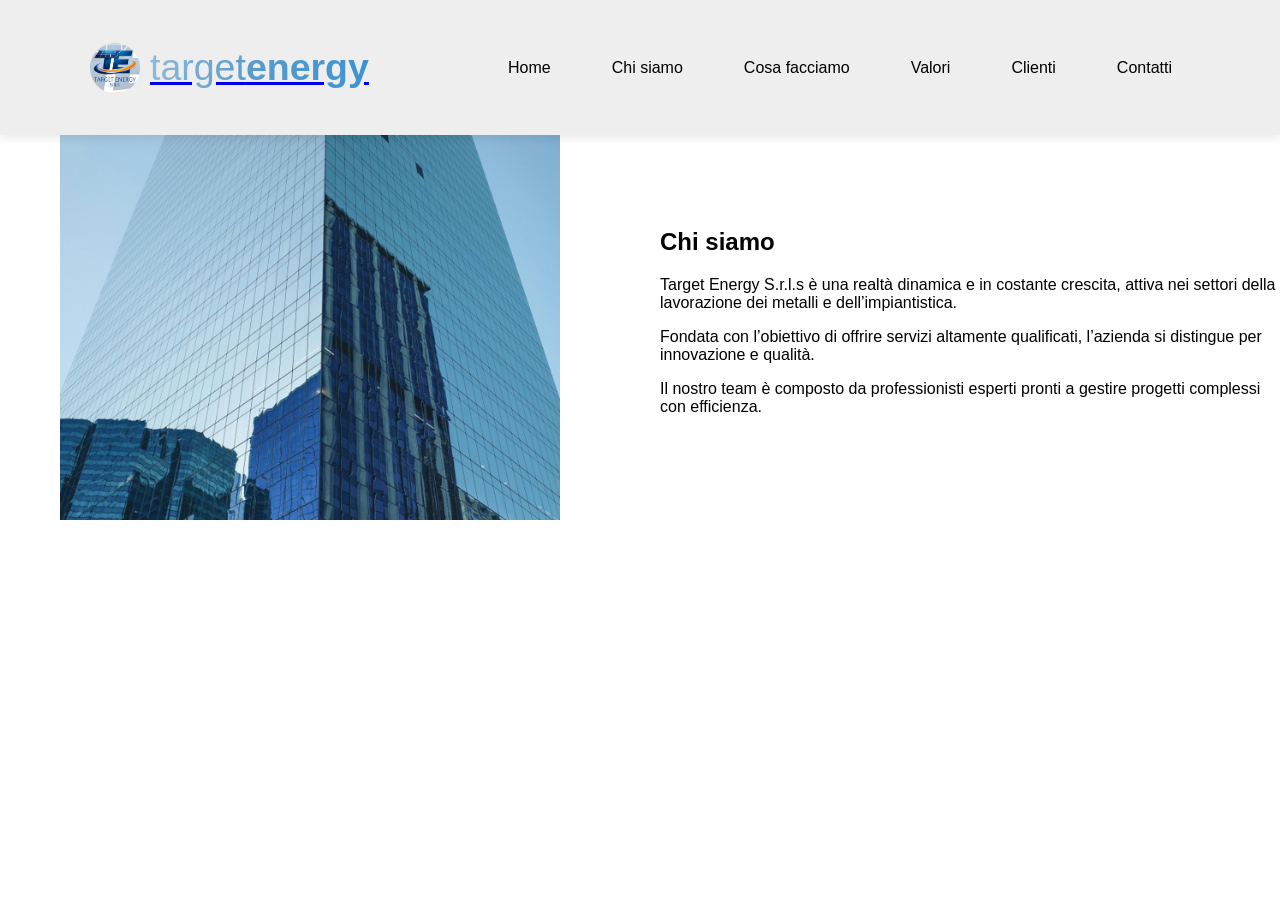
==== about.html @ 0f810823 "Add files via upload" ====
<!DOCTYPE html>
<html lang="it">
<head>
<meta charset="UTF-8">
<title>Chi siamo &#8211; Targetenergy</title>
<link rel="stylesheet" href="style.css">
<link rel="stylesheet" href="https://cdnjs.cloudflare.com/ajax/libs/font-awesome/6.5.0/css/all.min.css">

</head>

<body>

<header class="header">

<div class="navbar">
  <a href="index.html"><div class="nav-logo">
    <img src="img/logo.png">
    <h2>
      <span class="light">target</span><span class="bold">energy</span>
    </h2>
  </div></a>



  <div class="menu-toggle" onclick="toggleMenu()">
   <i class="fas fa-bars"></i>
  </div>


  <div class="nav-menu" id="menu">
    <a href="index.html">Home</a>
    <a href="about.html">Chi siamo</a>
    <a href="cosa facciamo.html">Cosa facciamo</a>
    <a href="values.html">Valori</a>
    <a href="clients.html">Clienti</a>
    <a href="contact.html">Contatti</a>
  </div>

 </div>

</header>

<section class="section flex">

  <div class="image">
    <img src="img/tour.png">
  </div>

  <div class="text">
    <h1>Chi siamo</h1>

    <p>
    Target Energy S.r.l.s è una realtà dinamica e in costante crescita,
    attiva nei settori della lavorazione dei metalli e dell’impiantistica.
    </p>

    <p>
    Fondata con l’obiettivo di offrire servizi altamente qualificati,
    l’azienda si distingue per innovazione e qualità.
    </p>

    <p>
    Il nostro team è composto da professionisti esperti pronti a gestire
    progetti complessi con efficienza.
    </p>

  </div>

</section>


 <script>
function toggleMenu(){
  document.getElementById("menu").classList.toggle("active");
}
</script>

</body>
</html>
---- style.css ----
/* RESET */
body{
margin:0;
font-family: 'Montserrat', sans-serif;
}

/* HEADER */
.header{
position:fixed;
width:100%;
top:0;
background:#eee;
box-shadow:0 2px 10px rgba(0,0,0,0.1);
z-index:1000;
}

/* NAVBAR */
.navbar{
max-width:1100px;
margin:0 auto;
padding:15px 20px;
display:flex;
justify-content:space-between;
align-items:center;
}

/* LOGO */
.nav-logo{
font-size:25px;
display:flex;
align-items:center;
gap:10px;
}

.nav-logo img{
width:50px;
}

.nav-logo h2{
font-weight:normal;
}

/* TEXT COLORS */
.light{
background: linear-gradient(90deg, #8fb9d9, #5a9ccc);
-webkit-background-clip: text;
-webkit-text-fill-color: transparent;
font-weight:300;
}

.bold{
background: linear-gradient(90deg, #5a9ccc, #3d93d1);
-webkit-background-clip: text;
-webkit-text-fill-color: transparent;
font-weight:600;
}

/* MENU DESKTOP */
.nav-menu{
display:flex;
gap:25px;
}

.nav-menu a{
text-decoration:none;
font-weight:500;
padding:10px 18px;
color:black;
background:#eee;
border-radius:10px;
transition:0.3s;
}

/* HOVER DESKTOP */
.nav-menu a:hover{
background:#a9c46c;
color:white;
}

/* HERO */
.hero{
height:100vh;
background: linear-gradient(90deg, #8fb9d9, #6fa3c8);
color:white;
display:flex;
flex-direction:column;
justify-content:center;
align-items:center;
text-align:center;
}

/* SECTIONS */
.section{
padding:120px 0;
}

.container{
max-width:1100px;
margin:auto;
padding:0 20px;
}

/* FLEX */
.flex{
display:flex;
gap:40px;
align-items:center;
}

.text{
width:50%;
}

.image{
width:50%;
display:flex;
justify-content:center;
}

.image img{
width:500px;
height:400px;
object-fit:cover;
}

/* BLUE SECTION */
.blue{
background: linear-gradient(90deg, #8fb9d9, #6fa3c8);
color:white;
}

/* MENU BUTTON */
.menu-toggle{
display:none;
font-size:28px;
cursor:pointer;
}

/* ================= MOBILE ================= */
@media (max-width:768px){

.menu-toggle{
display:block;
z-index:2000;
}

.nav-menu{
position:fixed;
top: 130px;
left:0;
width:100%;


background:#3b4652;

display:flex;
flex-direction:column;
align-items:flex-start;

padding:90px 30px 30px;
gap:25px;

transform: translateY(-120%);
opacity:0;
transition: all 0.2s ease;

z-index:1500;


}

.nav-menu.active{
transform: translateY(0);
opacity:1;
}

/* 🔥 أهم جزء */
.nav-menu a{
background:none !important;
color:white;
font-size:18px;
padding:10px 0;
width:100%;
border-radius:0;
}

.nav-menu a:hover{
color:#a9c46c;
background:none;
}

/* SECTIONS MOBILE */
.flex{
flex-direction:column;
}

.text, .image{
width:100%;
}

}
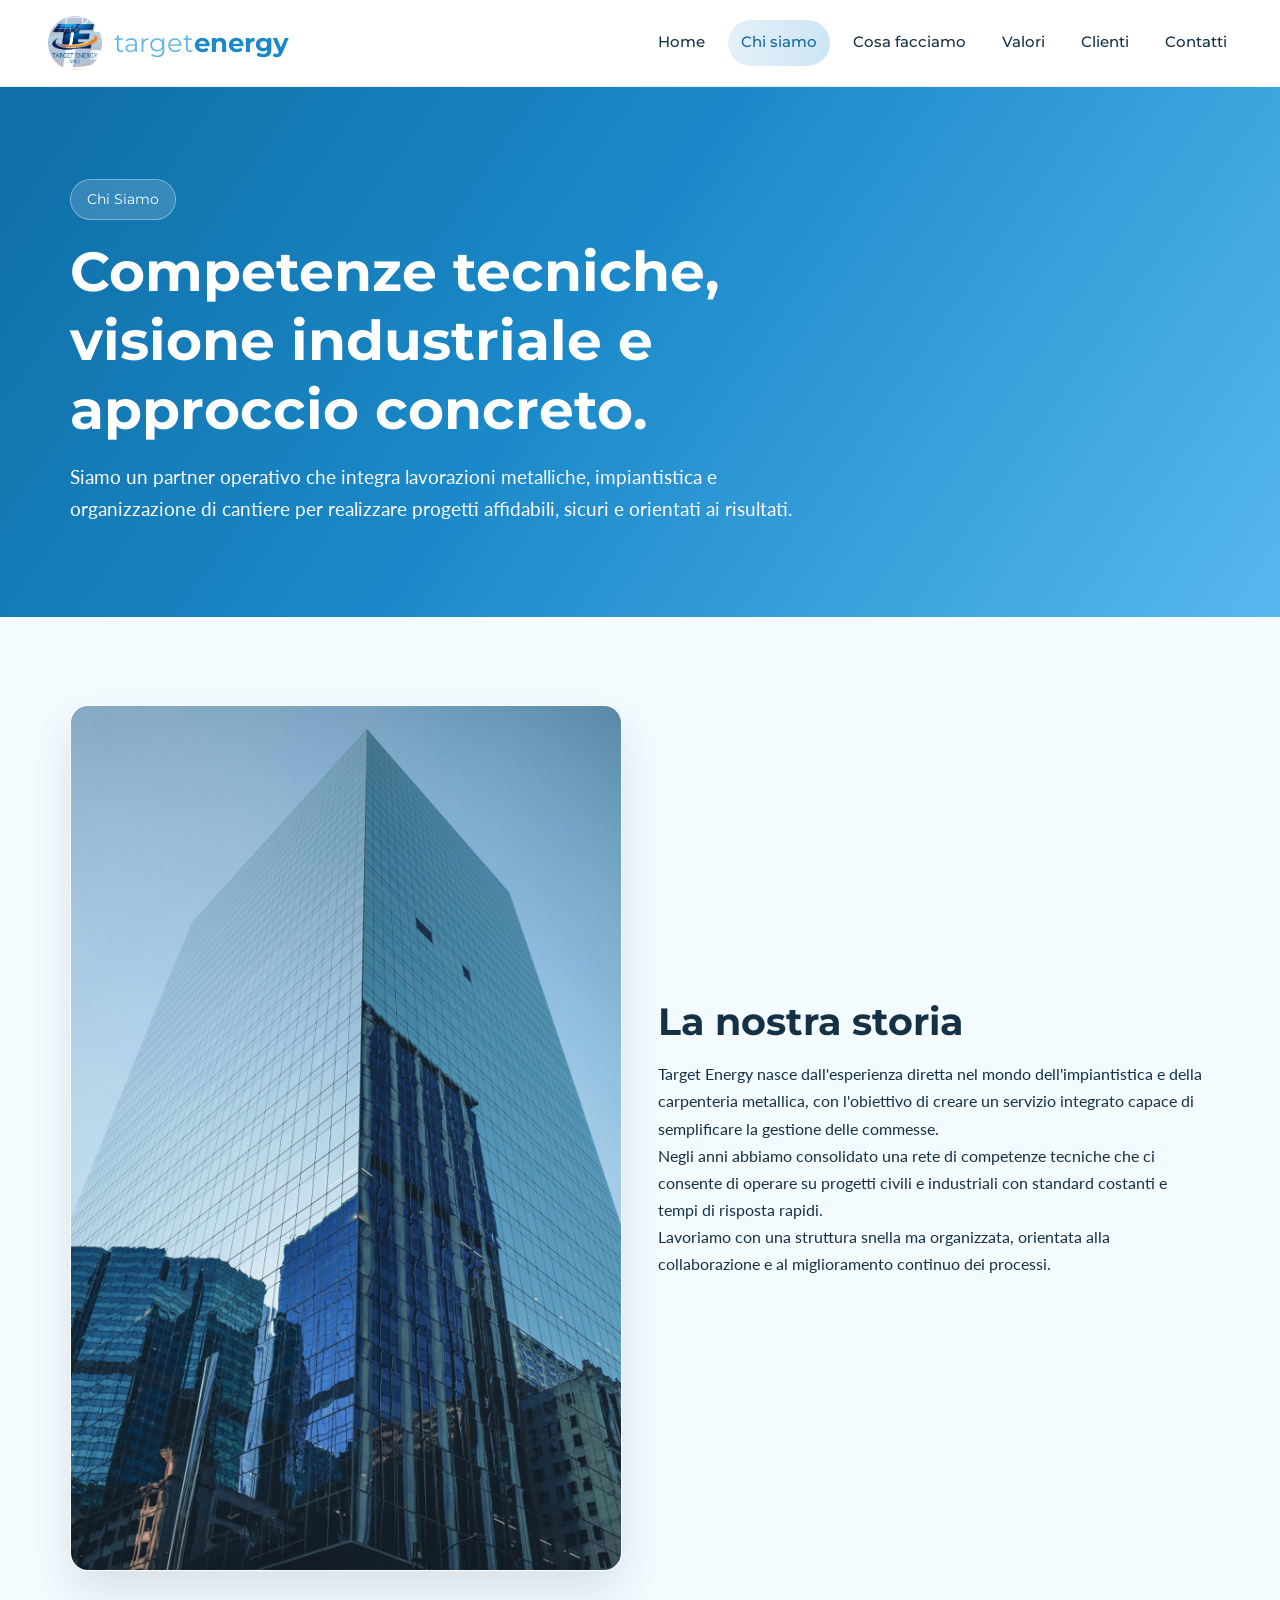
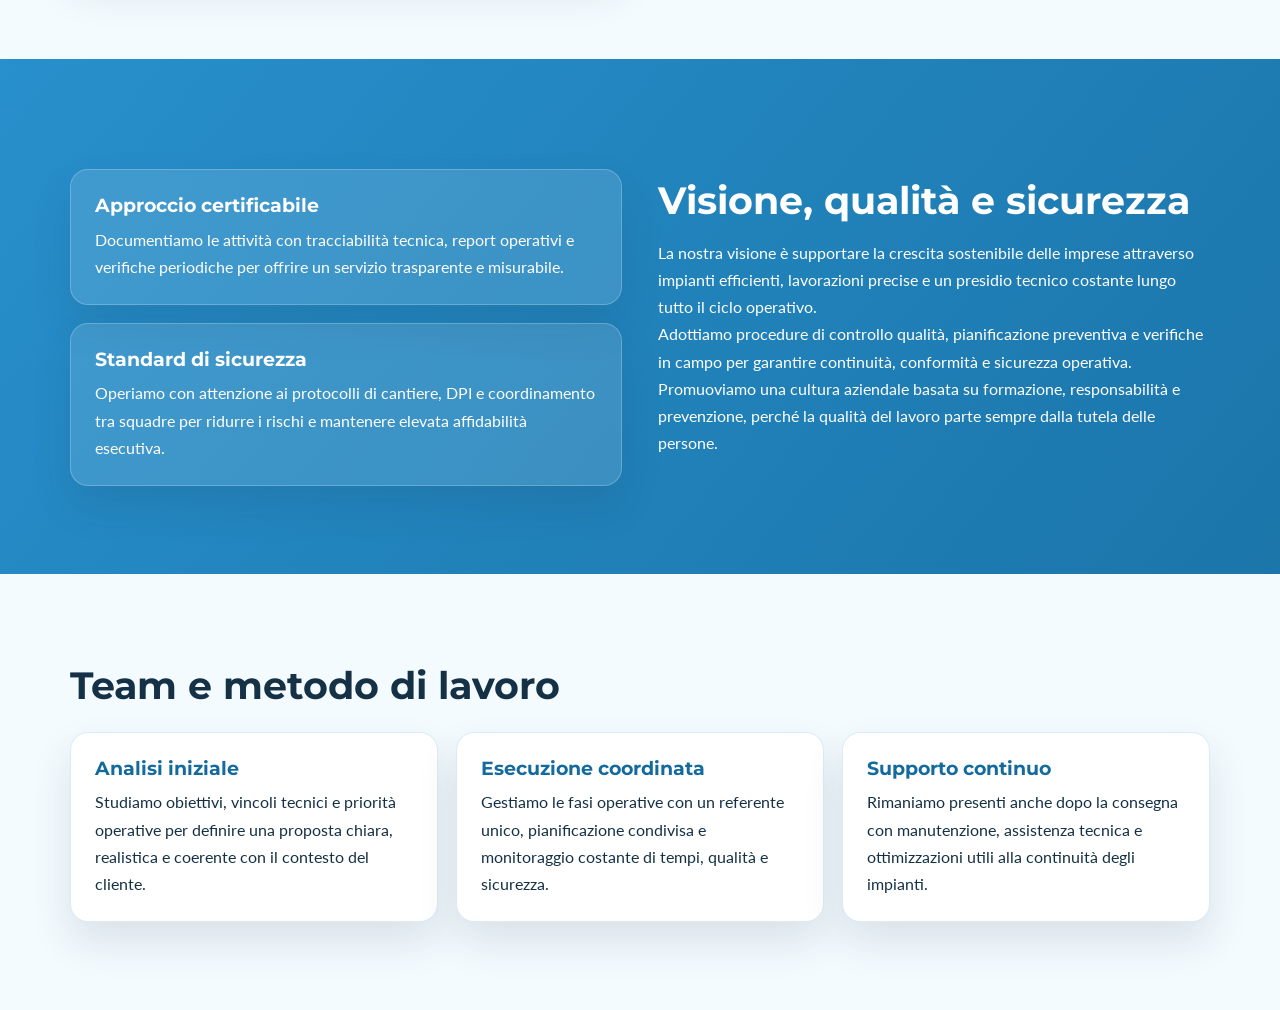
==== commit ea76287b: "feat: unify multi-page design, content and SEO across site Agent-Logs-Url: https://github.com/omarel" ====
--- a/about.html
+++ b/about.html
@@ -1,79 +1,130 @@
-<!DOCTYPE html>
-<html lang="it">
-<head>
-<meta charset="UTF-8">
-<title>Chi siamo &#8211; Targetenergy</title>
-<link rel="stylesheet" href="style.css">
-<link rel="stylesheet" href="https://cdnjs.cloudflare.com/ajax/libs/font-awesome/6.5.0/css/all.min.css">
-
-</head>
-
-<body>
-
-<header class="header">
-
-<div class="navbar">
-  <a href="index.html"><div class="nav-logo">
-    <img src="img/logo.png">
-    <h2>
-      <span class="light">target</span><span class="bold">energy</span>
-    </h2>
-  </div></a>
-
-
-
-  <div class="menu-toggle" onclick="toggleMenu()">
-   <i class="fas fa-bars"></i>
-  </div>
-
-
-  <div class="nav-menu" id="menu">
-    <a href="index.html">Home</a>
-    <a href="about.html">Chi siamo</a>
-    <a href="cosa facciamo.html">Cosa facciamo</a>
-    <a href="values.html">Valori</a>
-    <a href="clients.html">Clienti</a>
-    <a href="contact.html">Contatti</a>
-  </div>
-
- </div>
-
-</header>
-
-<section class="section flex">
-
-  <div class="image">
-    <img src="img/tour.png">
-  </div>
-
-  <div class="text">
-    <h1>Chi siamo</h1>
-
-    <p>
-    Target Energy S.r.l.s è una realtà dinamica e in costante crescita,
-    attiva nei settori della lavorazione dei metalli e dell’impiantistica.
-    </p>
-
-    <p>
-    Fondata con l’obiettivo di offrire servizi altamente qualificati,
-    l’azienda si distingue per innovazione e qualità.
-    </p>
-
-    <p>
-    Il nostro team è composto da professionisti esperti pronti a gestire
-    progetti complessi con efficienza.
-    </p>
-
-  </div>
-
-</section>
-
-
- <script>
-function toggleMenu(){
-  document.getElementById("menu").classList.toggle("active");
-}
-</script>
-
-</body>
-</html>+<!DOCTYPE html>
+<html lang="it">
+<head>
+  <meta charset="UTF-8">
+  <meta name="viewport" content="width=device-width, initial-scale=1.0">
+  <title>Chi Siamo | Target Energy</title>
+  <meta name="description" content="Scopri la storia, la visione, l'approccio operativo e l'impegno di Target Energy per qualità, sicurezza e continuità del servizio.">
+  <link rel="canonical" href="https://targetenergyit.com/about.html">
+  <meta property="og:type" content="website">
+  <meta property="og:locale" content="it_IT">
+  <meta property="og:title" content="Chi Siamo | Target Energy">
+  <meta property="og:description" content="Una squadra tecnica specializzata in impiantistica e lavorazione metalli con metodo, affidabilità e qualità.">
+  <meta property="og:url" content="https://targetenergyit.com/about.html">
+  <meta property="og:image" content="https://targetenergyit.com/img/we.jpeg">
+  <meta name="twitter:card" content="summary_large_image">
+  <meta name="twitter:title" content="Chi Siamo | Target Energy">
+  <meta name="twitter:description" content="Valorizziamo persone, processi e competenze per progetti solidi e duraturi.">
+  <meta name="twitter:image" content="https://targetenergyit.com/img/we.jpeg">
+  <link rel="preconnect" href="https://fonts.googleapis.com">
+  <link rel="preconnect" href="https://fonts.gstatic.com" crossorigin>
+  <link href="https://fonts.googleapis.com/css2?family=Lato:wght@300;400;700&family=Montserrat:wght@400;500;600;700;800&display=swap" rel="stylesheet">
+  <link rel="stylesheet" href="style.css">
+  <script type="application/ld+json">
+  {
+    "@context": "https://schema.org",
+    "@type": "LocalBusiness",
+    "name": "Target Energy S.r.l.s",
+    "url": "https://targetenergyit.com/about.html",
+    "logo": "https://targetenergyit.com/img/logo.png",
+    "telephone": "+39 389 214 2930",
+    "email": "info@targetenergyit.com",
+    "address": {
+      "@type": "PostalAddress",
+      "streetAddress": "Via Forlivese 58/A",
+      "addressLocality": "Pelago",
+      "addressRegion": "FI",
+      "postalCode": "50060",
+      "addressCountry": "IT"
+    },
+    "sameAs": []
+  }
+  </script>
+</head>
+<body>
+  <header class="header" id="top">
+    <div class="nav-wrap">
+      <a class="brand" href="index.html" aria-label="Target Energy home">
+        <img src="img/logo.png" alt="Logo Target Energy">
+        <span class="brand-text"><span class="brand-light">target</span><span class="brand-strong">energy</span></span>
+      </a>
+      <button class="menu-toggle" id="menuToggle" aria-label="Apri menu" aria-expanded="false" aria-controls="menu">☰</button>
+      <nav class="nav" id="menu" aria-label="Navigazione principale">
+        <a href="index.html">Home</a>
+        <a href="about.html" aria-current="page">Chi siamo</a>
+        <a href="cosa-facciamo.html">Cosa facciamo</a>
+        <a href="values.html">Valori</a>
+        <a href="clients.html">Clienti</a>
+        <a href="contact.html">Contatti</a>
+      </nav>
+    </div>
+  </header>
+
+  <main>
+    <section class="page-hero">
+      <div class="container page-hero-content">
+        <p class="eyebrow">Chi Siamo</p>
+        <h1>Competenze tecniche, visione industriale e approccio concreto.</h1>
+        <p class="lead">Siamo un partner operativo che integra lavorazioni metalliche, impiantistica e organizzazione di cantiere per realizzare progetti affidabili, sicuri e orientati ai risultati.</p>
+      </div>
+    </section>
+
+    <section class="section">
+      <div class="container grid two-col">
+        <div class="media card-glass">
+          <img src="img/tour.png" alt="Sopralluogo tecnico per sviluppo progetto">
+        </div>
+        <div class="content">
+          <h2>La nostra storia</h2>
+          <p>Target Energy nasce dall'esperienza diretta nel mondo dell'impiantistica e della carpenteria metallica, con l'obiettivo di creare un servizio integrato capace di semplificare la gestione delle commesse.</p>
+          <p>Negli anni abbiamo consolidato una rete di competenze tecniche che ci consente di operare su progetti civili e industriali con standard costanti e tempi di risposta rapidi.</p>
+          <p>Lavoriamo con una struttura snella ma organizzata, orientata alla collaborazione e al miglioramento continuo dei processi.</p>
+        </div>
+      </div>
+    </section>
+
+    <section class="section section-blue">
+      <div class="container grid two-col reverse">
+        <div class="content">
+          <h2>Visione, qualità e sicurezza</h2>
+          <p>La nostra visione è supportare la crescita sostenibile delle imprese attraverso impianti efficienti, lavorazioni precise e un presidio tecnico costante lungo tutto il ciclo operativo.</p>
+          <p>Adottiamo procedure di controllo qualità, pianificazione preventiva e verifiche in campo per garantire continuità, conformità e sicurezza operativa.</p>
+          <p>Promuoviamo una cultura aziendale basata su formazione, responsabilità e prevenzione, perché la qualità del lavoro parte sempre dalla tutela delle persone.</p>
+        </div>
+        <div class="cards-grid">
+          <article class="value-card value-card-dark">
+            <h3>Approccio certificabile</h3>
+            <p>Documentiamo le attività con tracciabilità tecnica, report operativi e verifiche periodiche per offrire un servizio trasparente e misurabile.</p>
+          </article>
+          <article class="value-card value-card-dark">
+            <h3>Standard di sicurezza</h3>
+            <p>Operiamo con attenzione ai protocolli di cantiere, DPI e coordinamento tra squadre per ridurre i rischi e mantenere elevata affidabilità esecutiva.</p>
+          </article>
+        </div>
+      </div>
+    </section>
+
+    <section class="section">
+      <div class="container">
+        <h2 class="section-title">Team e metodo di lavoro</h2>
+        <div class="cards-grid cards-grid-3">
+          <article class="value-card">
+            <h3>Analisi iniziale</h3>
+            <p>Studiamo obiettivi, vincoli tecnici e priorità operative per definire una proposta chiara, realistica e coerente con il contesto del cliente.</p>
+          </article>
+          <article class="value-card">
+            <h3>Esecuzione coordinata</h3>
+            <p>Gestiamo le fasi operative con un referente unico, pianificazione condivisa e monitoraggio costante di tempi, qualità e sicurezza.</p>
+          </article>
+          <article class="value-card">
+            <h3>Supporto continuo</h3>
+            <p>Rimaniamo presenti anche dopo la consegna con manutenzione, assistenza tecnica e ottimizzazioni utili alla continuità degli impianti.</p>
+          </article>
+        </div>
+      </div>
+    </section>
+  </main>
+
+  <script src="script.js"></script>
+</body>
+</html>
--- a/style.css
+++ b/style.css
@@ -1,201 +1,620 @@
-/* RESET */
-body{
-margin:0;
-font-family: 'Montserrat', sans-serif;
-}
-
-/* HEADER */
-.header{
-position:fixed;
-width:100%;
-top:0;
-background:#eee;
-box-shadow:0 2px 10px rgba(0,0,0,0.1);
-z-index:1000;
-}
-
-/* NAVBAR */
-.navbar{
-max-width:1100px;
-margin:0 auto;
-padding:15px 20px;
-display:flex;
-justify-content:space-between;
-align-items:center;
-}
-
-/* LOGO */
-.nav-logo{
-font-size:25px;
-display:flex;
-align-items:center;
-gap:10px;
-}
-
-.nav-logo img{
-width:50px;
-}
-
-.nav-logo h2{
-font-weight:normal;
-}
-
-/* TEXT COLORS */
-.light{
-background: linear-gradient(90deg, #8fb9d9, #5a9ccc);
--webkit-background-clip: text;
--webkit-text-fill-color: transparent;
-font-weight:300;
-}
-
-.bold{
-background: linear-gradient(90deg, #5a9ccc, #3d93d1);
--webkit-background-clip: text;
--webkit-text-fill-color: transparent;
-font-weight:600;
-}
-
-/* MENU DESKTOP */
-.nav-menu{
-display:flex;
-gap:25px;
-}
-
-.nav-menu a{
-text-decoration:none;
-font-weight:500;
-padding:10px 18px;
-color:black;
-background:#eee;
-border-radius:10px;
-transition:0.3s;
-}
-
-/* HOVER DESKTOP */
-.nav-menu a:hover{
-background:#a9c46c;
-color:white;
-}
-
-/* HERO */
-.hero{
-height:100vh;
-background: linear-gradient(90deg, #8fb9d9, #6fa3c8);
-color:white;
-display:flex;
-flex-direction:column;
-justify-content:center;
-align-items:center;
-text-align:center;
-}
-
-/* SECTIONS */
-.section{
-padding:120px 0;
-}
-
-.container{
-max-width:1100px;
-margin:auto;
-padding:0 20px;
-}
-
-/* FLEX */
-.flex{
-display:flex;
-gap:40px;
-align-items:center;
-}
-
-.text{
-width:50%;
-}
-
-.image{
-width:50%;
-display:flex;
-justify-content:center;
-}
-
-.image img{
-width:500px;
-height:400px;
-object-fit:cover;
-}
-
-/* BLUE SECTION */
-.blue{
-background: linear-gradient(90deg, #8fb9d9, #6fa3c8);
-color:white;
-}
-
-/* MENU BUTTON */
-.menu-toggle{
-display:none;
-font-size:28px;
-cursor:pointer;
-}
-
-/* ================= MOBILE ================= */
-@media (max-width:768px){
-
-.menu-toggle{
-display:block;
-z-index:2000;
-}
-
-.nav-menu{
-position:fixed;
-top: 130px;
-left:0;
-width:100%;
-
-
-background:#3b4652;
-
-display:flex;
-flex-direction:column;
-align-items:flex-start;
-
-padding:90px 30px 30px;
-gap:25px;
-
-transform: translateY(-120%);
-opacity:0;
-transition: all 0.2s ease;
-
-z-index:1500;
-
-
-}
-
-.nav-menu.active{
-transform: translateY(0);
-opacity:1;
-}
-
-/* 🔥 أهم جزء */
-.nav-menu a{
-background:none !important;
-color:white;
-font-size:18px;
-padding:10px 0;
-width:100%;
-border-radius:0;
-}
-
-.nav-menu a:hover{
-color:#a9c46c;
-background:none;
-}
-
-/* SECTIONS MOBILE */
-.flex{
-flex-direction:column;
-}
-
-.text, .image{
-width:100%;
-}
-
-}
+:root {
+  --primary: #1b89c9;
+  --primary-dark: #136a9d;
+  --white: #ffffff;
+  --text: #153145;
+  --bg: #f4fbff;
+  --radius: 18px;
+  --shadow: 0 20px 40px rgba(21, 49, 69, 0.12);
+}
+
+* {
+  box-sizing: border-box;
+  margin: 0;
+  padding: 0;
+}
+
+html {
+  scroll-behavior: smooth;
+}
+
+body {
+  font-family: 'Lato', sans-serif;
+  color: var(--text);
+  background: var(--bg);
+  line-height: 1.7;
+}
+
+h1,
+h2,
+h3,
+.brand-text {
+  font-family: 'Montserrat', sans-serif;
+  line-height: 1.25;
+}
+
+img {
+  max-width: 100%;
+  display: block;
+}
+
+.container {
+  width: min(1140px, 92%);
+  margin-inline: auto;
+}
+
+.header {
+  position: sticky;
+  top: 0;
+  z-index: 1000;
+  background: rgba(255, 255, 255, 0.92);
+  backdrop-filter: blur(8px);
+  border-bottom: 1px solid rgba(27, 137, 201, 0.1);
+}
+
+.nav-wrap {
+  width: min(1200px, 94%);
+  margin-inline: auto;
+  min-height: 86px;
+  display: flex;
+  align-items: center;
+  justify-content: space-between;
+  gap: 24px;
+}
+
+.brand {
+  position: relative;
+  display: inline-flex;
+  align-items: center;
+  gap: 12px;
+  text-decoration: none;
+  border-radius: 14px;
+  padding: 6px 8px;
+  transition: transform 0.2s ease, box-shadow 0.25s ease, background-color 0.25s ease;
+}
+
+.brand::after {
+  content: '';
+  display: block;
+  width: 0;
+  height: 2px;
+  left: 8px;
+  right: 8px;
+  bottom: 2px;
+  background: linear-gradient(90deg, #62b6e5, var(--primary));
+  position: absolute;
+  transform: none;
+  transition: width 0.25s ease;
+}
+
+.brand:hover,
+.brand:focus-visible {
+  transform: translateY(-2px);
+  background: rgba(27, 137, 201, 0.08);
+  box-shadow: 0 10px 24px rgba(27, 137, 201, 0.2);
+  outline: none;
+}
+
+.brand:hover::after,
+.brand:focus-visible::after {
+  width: 100%;
+}
+
+.brand img {
+  width: 54px;
+}
+
+.brand-text {
+  font-size: 1.6rem;
+}
+
+.brand-light {
+  color: #62b6e5;
+  font-weight: 400;
+}
+
+.brand-strong {
+  color: var(--primary);
+  font-weight: 700;
+}
+
+.nav {
+  display: flex;
+  align-items: center;
+  gap: 10px;
+}
+
+.nav a {
+  text-decoration: none;
+  color: var(--text);
+  font-family: 'Montserrat', sans-serif;
+  font-weight: 500;
+  font-size: 0.92rem;
+  padding: 10px 13px;
+  border-radius: 999px;
+  transition: 0.25s ease;
+}
+
+.nav a:hover,
+.nav a:focus-visible,
+.nav a[aria-current='page'] {
+  background: linear-gradient(90deg, rgba(27, 137, 201, 0.12), rgba(27, 137, 201, 0.22));
+  color: var(--primary-dark);
+  outline: none;
+}
+
+.menu-toggle {
+  display: none;
+  border: 0;
+  background: var(--primary);
+  color: var(--white);
+  width: 44px;
+  height: 44px;
+  border-radius: 12px;
+  font-size: 1.25rem;
+  cursor: pointer;
+}
+
+.menu-toggle:focus-visible {
+  outline: 2px solid #9ad8ff;
+  outline-offset: 2px;
+}
+
+.hero,
+.page-hero {
+  position: relative;
+  display: flex;
+  align-items: center;
+  overflow: hidden;
+  color: var(--white);
+  background: linear-gradient(125deg, #0f6ea5 0%, var(--primary) 45%, #57b8ee 100%);
+}
+
+.hero {
+  min-height: 88vh;
+}
+
+.page-hero {
+  min-height: 46vh;
+}
+
+.hero-content,
+.page-hero-content {
+  position: relative;
+  z-index: 2;
+}
+
+.hero-content {
+  padding-block: 120px 170px;
+}
+
+.page-hero-content {
+  padding-block: 92px;
+}
+
+.eyebrow {
+  display: inline-block;
+  background: rgba(255, 255, 255, 0.15);
+  border: 1px solid rgba(255, 255, 255, 0.35);
+  border-radius: 999px;
+  padding: 8px 16px;
+  font-family: 'Montserrat', sans-serif;
+  font-size: 0.85rem;
+  margin-bottom: 18px;
+}
+
+.hero h1,
+.page-hero h1 {
+  font-size: clamp(2rem, 4.3vw, 3.6rem);
+  max-width: 820px;
+}
+
+.lead {
+  margin-top: 16px;
+  max-width: 740px;
+  font-size: clamp(1rem, 1.8vw, 1.18rem);
+}
+
+.cta {
+  margin-top: 28px;
+  display: inline-block;
+  text-decoration: none;
+  color: var(--primary-dark);
+  background: var(--white);
+  font-family: 'Montserrat', sans-serif;
+  font-weight: 700;
+  padding: 12px 24px;
+  border: 0;
+  border-radius: 999px;
+  box-shadow: var(--shadow);
+  cursor: pointer;
+  transition: transform 0.25s ease;
+}
+
+.cta:hover,
+.cta:focus-visible {
+  transform: translateY(-2px);
+  outline: none;
+}
+
+.cta-dark {
+  color: var(--white);
+  background: var(--primary-dark);
+}
+
+.hero-bg-shape,
+.hero-circle {
+  position: absolute;
+  pointer-events: none;
+}
+
+.hero-bg-shape {
+  width: 46vw;
+  aspect-ratio: 1 / 1;
+  background: radial-gradient(circle, rgba(255, 255, 255, 0.25), rgba(255, 255, 255, 0));
+  border-radius: 50%;
+}
+
+.hero-bg-shape-1 {
+  top: -18%;
+  right: -10%;
+}
+
+.hero-bg-shape-2 {
+  bottom: -28%;
+  left: -14%;
+}
+
+.hero-circle {
+  border-radius: 50%;
+  border: 2px solid rgba(255, 255, 255, 0.3);
+  animation: float 6s ease-in-out infinite;
+}
+
+.hero-circle-1 {
+  width: 130px;
+  height: 130px;
+  right: 16%;
+  top: 22%;
+}
+
+.hero-circle-2 {
+  width: 72px;
+  height: 72px;
+  right: 12%;
+  bottom: 28%;
+  animation-delay: 1.5s;
+}
+
+.wave {
+  position: absolute;
+  left: 0;
+  right: 0;
+  bottom: -1px;
+  height: 120px;
+  background: var(--bg);
+  border-radius: 100% 100% 0 0 / 85% 85% 0 0;
+}
+
+.section {
+  padding: 88px 0;
+}
+
+.section-blue {
+  background: linear-gradient(130deg, rgba(27, 137, 201, 0.94), rgba(15, 110, 165, 0.95));
+  color: var(--white);
+}
+
+.grid {
+  display: grid;
+  gap: 36px;
+  align-items: center;
+}
+
+.two-col {
+  grid-template-columns: repeat(2, minmax(0, 1fr));
+}
+
+.reverse .content {
+  order: 1;
+}
+
+.reverse .media {
+  order: 2;
+}
+
+.content h2,
+.section-title {
+  font-size: clamp(1.7rem, 3.2vw, 2.4rem);
+  margin-bottom: 14px;
+}
+
+.card-glass,
+.logo-card,
+.form-card {
+  border-radius: var(--radius);
+  box-shadow: var(--shadow);
+  overflow: hidden;
+}
+
+.card-glass {
+  background: rgba(255, 255, 255, 0.45);
+  border: 1px solid rgba(255, 255, 255, 0.28);
+}
+
+.card-glass img,
+.logo-card img {
+  width: 100%;
+  height: 100%;
+  object-fit: cover;
+}
+
+.values-grid {
+  margin-top: 28px;
+  display: grid;
+  gap: 18px;
+  grid-template-columns: repeat(2, minmax(0, 1fr));
+}
+
+.cards-grid {
+  margin-top: 22px;
+  display: grid;
+  gap: 18px;
+}
+
+.cards-grid-2 {
+  grid-template-columns: repeat(2, minmax(0, 1fr));
+}
+
+.cards-grid-3 {
+  grid-template-columns: repeat(3, minmax(0, 1fr));
+}
+
+.value-card {
+  background: var(--white);
+  border: 1px solid rgba(27, 137, 201, 0.16);
+  border-radius: var(--radius);
+  padding: 24px;
+  box-shadow: var(--shadow);
+}
+
+.value-card h3 {
+  color: var(--primary-dark);
+  margin-bottom: 8px;
+}
+
+.value-card-dark {
+  background: rgba(255, 255, 255, 0.12);
+  border-color: rgba(255, 255, 255, 0.22);
+  color: var(--white);
+}
+
+.value-card-dark h3 {
+  color: var(--white);
+}
+
+.clients-wrap {
+  margin-top: 26px;
+  display: flex;
+  flex-wrap: wrap;
+  gap: 12px;
+}
+
+.client-pill {
+  background: rgba(255, 255, 255, 0.18);
+  color: var(--white);
+  padding: 10px 16px;
+  border-radius: 999px;
+  border: 1px solid rgba(255, 255, 255, 0.28);
+  font-family: 'Montserrat', sans-serif;
+  font-weight: 500;
+}
+
+.clients-wrap-dark .client-pill-dark {
+  background: rgba(27, 137, 201, 0.11);
+  color: var(--text);
+  border: 1px solid rgba(27, 137, 201, 0.24);
+}
+
+.contact {
+  position: relative;
+}
+
+.contact::before {
+  content: '';
+  position: absolute;
+  width: 240px;
+  height: 240px;
+  border-radius: 50%;
+  border: 26px solid rgba(27, 137, 201, 0.08);
+  right: 5%;
+  top: 10%;
+  pointer-events: none;
+}
+
+.logo-card {
+  background: var(--white);
+  padding: 18px;
+  display: grid;
+  place-items: center;
+}
+
+.logo-card img {
+  object-fit: contain;
+  max-height: 220px;
+}
+
+.info-list {
+  list-style: none;
+  display: grid;
+  gap: 10px;
+  margin: 16px 0;
+  padding: 0;
+}
+
+.info-list li::before {
+  content: '• ';
+  color: #9ad8ff;
+  font-weight: 700;
+}
+
+.info-list-dark li::before {
+  color: var(--primary);
+}
+
+.process-steps {
+  margin: 14px 0 0 20px;
+  display: grid;
+  gap: 10px;
+}
+
+.quote-card {
+  border-radius: var(--radius);
+  background: var(--white);
+  border: 1px solid rgba(27, 137, 201, 0.18);
+  padding: 24px;
+  box-shadow: var(--shadow);
+}
+
+.quote-card span {
+  display: inline-block;
+  margin-top: 8px;
+  color: var(--primary-dark);
+  font-size: 0.95rem;
+}
+
+.cta-wrap {
+  margin-top: 24px;
+}
+
+.text-link {
+  color: var(--primary-dark);
+  font-weight: 700;
+}
+
+.form-card {
+  background: var(--white);
+  border: 1px solid rgba(27, 137, 201, 0.18);
+  padding: 24px;
+}
+
+.form-card h2 {
+  margin-bottom: 14px;
+}
+
+.form-card form {
+  display: grid;
+  gap: 10px;
+}
+
+.form-card label {
+  font-family: 'Montserrat', sans-serif;
+  font-size: 0.9rem;
+}
+
+.form-card input,
+.form-card textarea {
+  border: 1px solid rgba(21, 49, 69, 0.2);
+  border-radius: 12px;
+  padding: 10px 12px;
+  font: inherit;
+  color: var(--text);
+  background: #fbfdff;
+}
+
+.form-card input:focus,
+.form-card textarea:focus {
+  outline: 2px solid rgba(27, 137, 201, 0.25);
+  border-color: var(--primary);
+}
+
+.form-status {
+  min-height: 24px;
+  font-size: 0.95rem;
+}
+
+.form-status.success {
+  color: #0e7a3a;
+}
+
+.form-status.error {
+  color: #b61b4e;
+}
+
+@keyframes float {
+  0%,
+  100% { transform: translateY(0); }
+  50% { transform: translateY(-12px); }
+}
+
+@media (max-width: 1024px) {
+  .nav {
+    position: absolute;
+    top: calc(100% + 8px);
+    left: 3%;
+    right: 3%;
+    background: var(--white);
+    border-radius: 16px;
+    box-shadow: var(--shadow);
+    border: 1px solid rgba(27, 137, 201, 0.12);
+    display: grid;
+    gap: 0;
+    padding: 10px;
+    opacity: 0;
+    transform: translateY(-10px);
+    pointer-events: none;
+    transition: 0.2s ease;
+  }
+
+  .nav.is-open {
+    opacity: 1;
+    transform: translateY(0);
+    pointer-events: auto;
+  }
+
+  .menu-toggle {
+    display: inline-grid;
+    place-items: center;
+  }
+
+  .two-col,
+  .cards-grid-3,
+  .cards-grid-2 {
+    grid-template-columns: 1fr;
+  }
+
+  .reverse .content,
+  .reverse .media {
+    order: initial;
+  }
+
+  .hero-content {
+    padding-block: 100px 130px;
+  }
+
+  .page-hero-content {
+    padding-block: 80px;
+  }
+}
+
+@media (max-width: 700px) {
+  .values-grid {
+    grid-template-columns: 1fr;
+  }
+
+  .section {
+    padding: 70px 0;
+  }
+
+  .brand-text {
+    font-size: 1.35rem;
+  }
+
+  .wave {
+    height: 78px;
+  }
+
+  .contact::before {
+    display: none;
+  }
+}
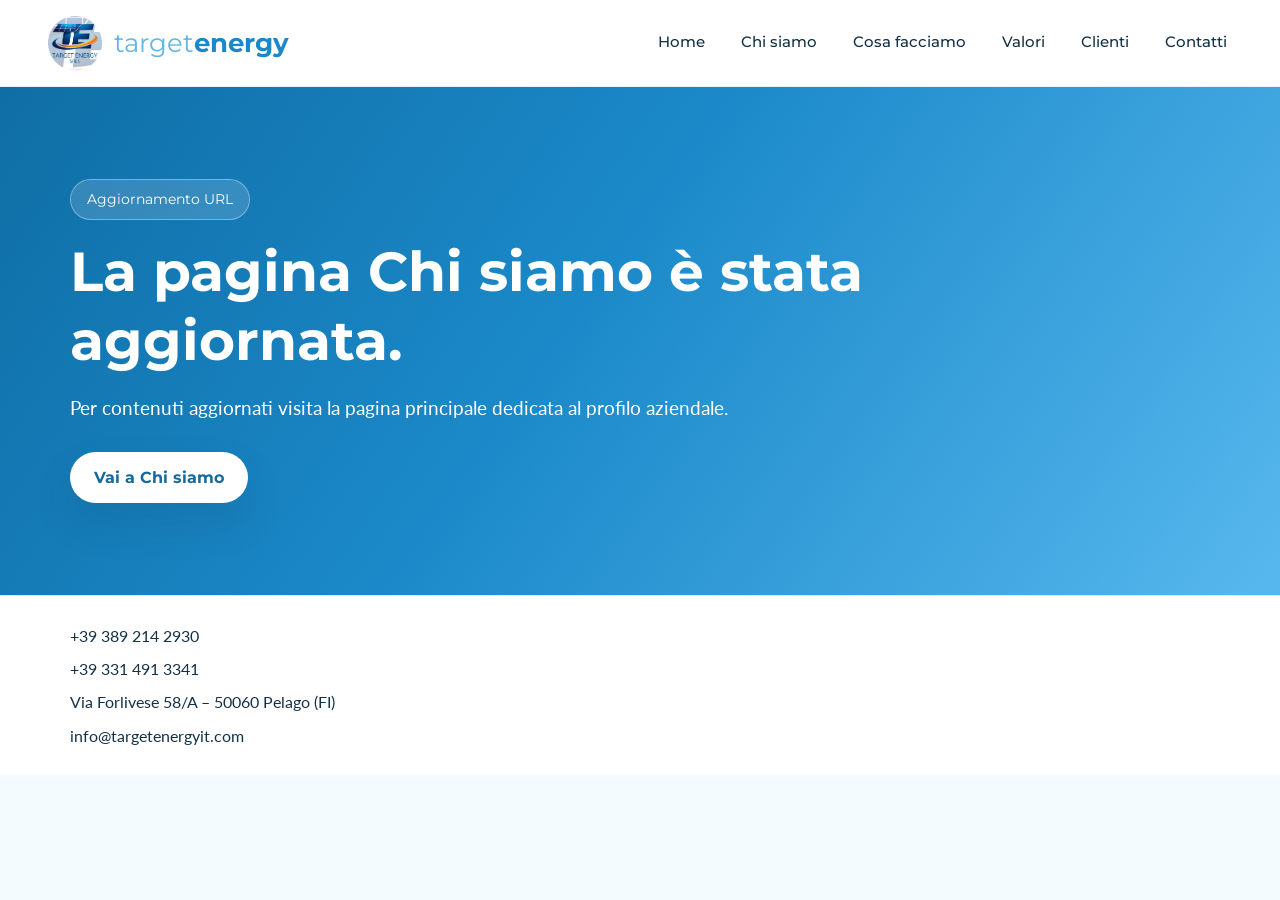
==== commit 26fc1460: "feat: simplify home, update routing, footer, and SEO across pages Agent-Logs-Url: https://github.com" ====
--- a/about.html
+++ b/about.html
@@ -3,18 +3,19 @@
 <head>
   <meta charset="UTF-8">
   <meta name="viewport" content="width=device-width, initial-scale=1.0">
-  <title>Chi Siamo | Target Energy</title>
-  <meta name="description" content="Scopri la storia, la visione, l'approccio operativo e l'impegno di Target Energy per qualità, sicurezza e continuità del servizio.">
-  <link rel="canonical" href="https://targetenergyit.com/about.html">
+  <meta name="robots" content="noindex,follow">
+  <title>Chi Siamo (URL precedente) | Target Energy</title>
+  <meta name="description" content="Questa pagina è l'URL precedente di Chi siamo. Visita la pagina aggiornata di Target Energy su chi-siamo.html.">
+  <link rel="canonical" href="https://targetenergyit.com/chi-siamo.html">
   <meta property="og:type" content="website">
   <meta property="og:locale" content="it_IT">
-  <meta property="og:title" content="Chi Siamo | Target Energy">
-  <meta property="og:description" content="Una squadra tecnica specializzata in impiantistica e lavorazione metalli con metodo, affidabilità e qualità.">
-  <meta property="og:url" content="https://targetenergyit.com/about.html">
+  <meta property="og:title" content="Chi Siamo (URL precedente) | Target Energy">
+  <meta property="og:description" content="Pagina legacy: scopri la versione aggiornata della pagina Chi siamo di Target Energy.">
+  <meta property="og:url" content="https://targetenergyit.com/chi-siamo.html">
   <meta property="og:image" content="https://targetenergyit.com/img/we.jpeg">
   <meta name="twitter:card" content="summary_large_image">
-  <meta name="twitter:title" content="Chi Siamo | Target Energy">
-  <meta name="twitter:description" content="Valorizziamo persone, processi e competenze per progetti solidi e duraturi.">
+  <meta name="twitter:title" content="Chi Siamo (URL precedente) | Target Energy">
+  <meta name="twitter:description" content="URL precedente: vai alla pagina aggiornata Chi siamo di Target Energy.">
   <meta name="twitter:image" content="https://targetenergyit.com/img/we.jpeg">
   <link rel="preconnect" href="https://fonts.googleapis.com">
   <link rel="preconnect" href="https://fonts.gstatic.com" crossorigin>
@@ -25,7 +26,7 @@
     "@context": "https://schema.org",
     "@type": "LocalBusiness",
     "name": "Target Energy S.r.l.s",
-    "url": "https://targetenergyit.com/about.html",
+    "url": "https://targetenergyit.com/chi-siamo.html",
     "logo": "https://targetenergyit.com/img/logo.png",
     "telephone": "+39 389 214 2930",
     "email": "info@targetenergyit.com",
@@ -51,8 +52,8 @@
       <button class="menu-toggle" id="menuToggle" aria-label="Apri menu" aria-expanded="false" aria-controls="menu">☰</button>
       <nav class="nav" id="menu" aria-label="Navigazione principale">
         <a href="index.html">Home</a>
-        <a href="about.html" aria-current="page">Chi siamo</a>
-        <a href="cosa-facciamo.html">Cosa facciamo</a>
+        <a href="chi-siamo.html" >Chi siamo</a>
+        <a href="cosa facciamo.html">Cosa facciamo</a>
         <a href="values.html">Valori</a>
         <a href="clients.html">Clienti</a>
         <a href="contact.html">Contatti</a>
@@ -63,68 +64,23 @@
   <main>
     <section class="page-hero">
       <div class="container page-hero-content">
-        <p class="eyebrow">Chi Siamo</p>
-        <h1>Competenze tecniche, visione industriale e approccio concreto.</h1>
-        <p class="lead">Siamo un partner operativo che integra lavorazioni metalliche, impiantistica e organizzazione di cantiere per realizzare progetti affidabili, sicuri e orientati ai risultati.</p>
-      </div>
-    </section>
-
-    <section class="section">
-      <div class="container grid two-col">
-        <div class="media card-glass">
-          <img src="img/tour.png" alt="Sopralluogo tecnico per sviluppo progetto">
-        </div>
-        <div class="content">
-          <h2>La nostra storia</h2>
-          <p>Target Energy nasce dall'esperienza diretta nel mondo dell'impiantistica e della carpenteria metallica, con l'obiettivo di creare un servizio integrato capace di semplificare la gestione delle commesse.</p>
-          <p>Negli anni abbiamo consolidato una rete di competenze tecniche che ci consente di operare su progetti civili e industriali con standard costanti e tempi di risposta rapidi.</p>
-          <p>Lavoriamo con una struttura snella ma organizzata, orientata alla collaborazione e al miglioramento continuo dei processi.</p>
-        </div>
-      </div>
-    </section>
-
-    <section class="section section-blue">
-      <div class="container grid two-col reverse">
-        <div class="content">
-          <h2>Visione, qualità e sicurezza</h2>
-          <p>La nostra visione è supportare la crescita sostenibile delle imprese attraverso impianti efficienti, lavorazioni precise e un presidio tecnico costante lungo tutto il ciclo operativo.</p>
-          <p>Adottiamo procedure di controllo qualità, pianificazione preventiva e verifiche in campo per garantire continuità, conformità e sicurezza operativa.</p>
-          <p>Promuoviamo una cultura aziendale basata su formazione, responsabilità e prevenzione, perché la qualità del lavoro parte sempre dalla tutela delle persone.</p>
-        </div>
-        <div class="cards-grid">
-          <article class="value-card value-card-dark">
-            <h3>Approccio certificabile</h3>
-            <p>Documentiamo le attività con tracciabilità tecnica, report operativi e verifiche periodiche per offrire un servizio trasparente e misurabile.</p>
-          </article>
-          <article class="value-card value-card-dark">
-            <h3>Standard di sicurezza</h3>
-            <p>Operiamo con attenzione ai protocolli di cantiere, DPI e coordinamento tra squadre per ridurre i rischi e mantenere elevata affidabilità esecutiva.</p>
-          </article>
-        </div>
-      </div>
-    </section>
-
-    <section class="section">
-      <div class="container">
-        <h2 class="section-title">Team e metodo di lavoro</h2>
-        <div class="cards-grid cards-grid-3">
-          <article class="value-card">
-            <h3>Analisi iniziale</h3>
-            <p>Studiamo obiettivi, vincoli tecnici e priorità operative per definire una proposta chiara, realistica e coerente con il contesto del cliente.</p>
-          </article>
-          <article class="value-card">
-            <h3>Esecuzione coordinata</h3>
-            <p>Gestiamo le fasi operative con un referente unico, pianificazione condivisa e monitoraggio costante di tempi, qualità e sicurezza.</p>
-          </article>
-          <article class="value-card">
-            <h3>Supporto continuo</h3>
-            <p>Rimaniamo presenti anche dopo la consegna con manutenzione, assistenza tecnica e ottimizzazioni utili alla continuità degli impianti.</p>
-          </article>
-        </div>
+        <p class="eyebrow">Aggiornamento URL</p>
+        <h1>La pagina Chi siamo è stata aggiornata.</h1>
+        <p class="lead">Per contenuti aggiornati visita la pagina principale dedicata al profilo aziendale.</p>
+        <a class="cta" href="chi-siamo.html">Vai a Chi siamo</a>
       </div>
     </section>
   </main>
 
+  <footer class="site-footer" aria-label="Contatti">
+    <div class="container site-footer-content">
+      <p>+39 389 214 2930</p>
+      <p>+39 331 491 3341</p>
+      <p>Via Forlivese 58/A – 50060 Pelago (FI)</p>
+      <p><a href="mailto:info@targetenergyit.com">info@targetenergyit.com</a></p>
+    </div>
+  </footer>
+
   <script src="script.js"></script>
 </body>
 </html>
--- a/style.css
+++ b/style.css
@@ -36,6 +36,7 @@
 img {
   max-width: 100%;
   display: block;
+  border-radius: 0 !important;
 }
 
 .container {
@@ -330,11 +331,10 @@
 }
 
 .card-glass,
-.logo-card,
-.form-card {
-  border-radius: var(--radius);
+.logo-card {
+  border-radius: 0;
   box-shadow: var(--shadow);
-  overflow: hidden;
+  overflow: visible;
 }
 
 .card-glass {
@@ -495,6 +495,8 @@
 .form-card {
   background: var(--white);
   border: 1px solid rgba(27, 137, 201, 0.18);
+  border-radius: var(--radius);
+  box-shadow: var(--shadow);
   padding: 24px;
 }
 
@@ -539,6 +541,26 @@
 
 .form-status.error {
   color: #b61b4e;
+}
+
+.site-footer {
+  border-top: 1px solid rgba(21, 49, 69, 0.12);
+  background: var(--white);
+  padding: 26px 0;
+}
+
+.site-footer-content {
+  display: grid;
+  gap: 6px;
+}
+
+.site-footer p {
+  margin: 0;
+}
+
+.site-footer a {
+  color: inherit;
+  text-decoration: none;
 }
 
 @keyframes float {
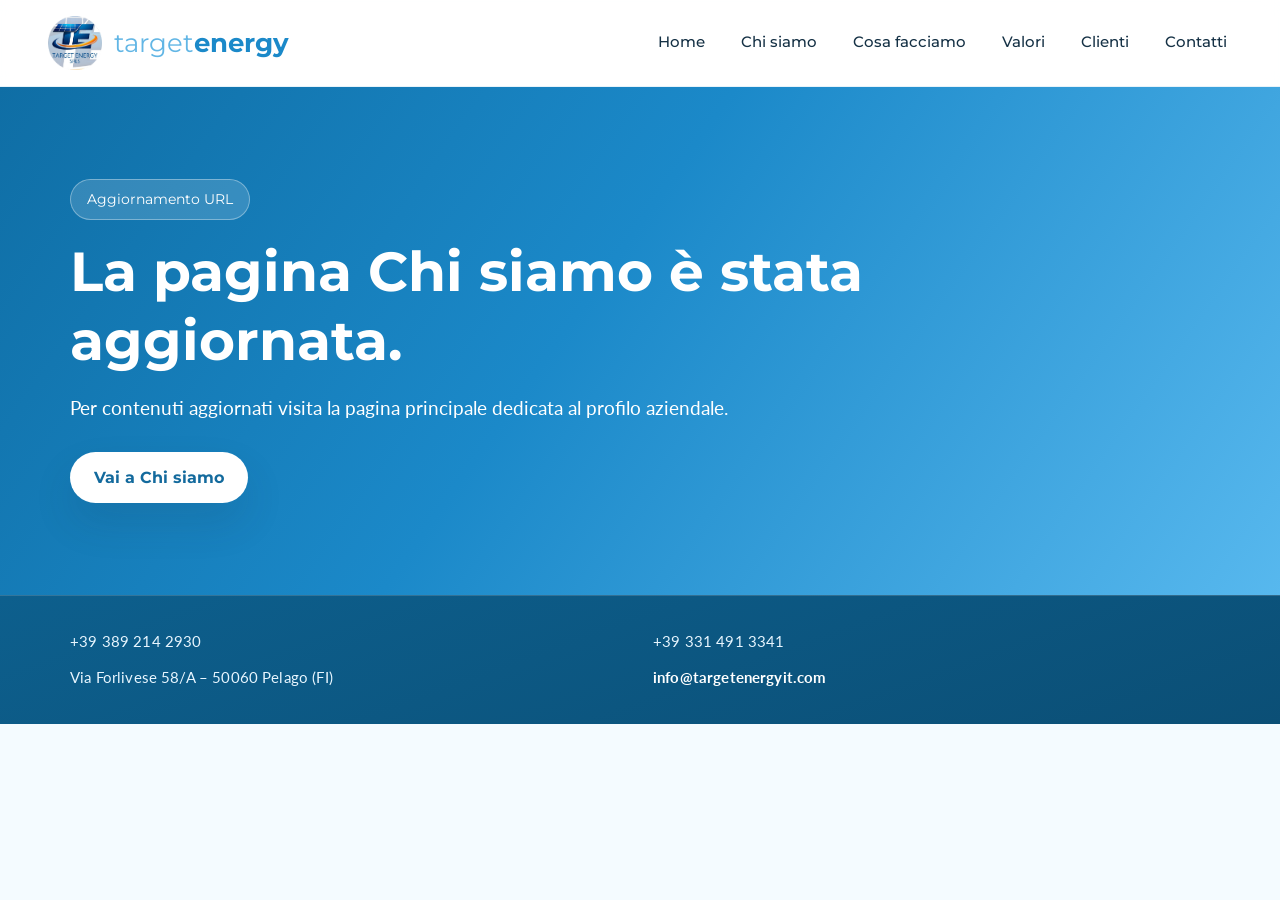
==== commit c4904fcb: "Add favicon assets, improve footer, and wire real contact form submission Agent-Logs-Url: https://gi" ====
--- a/about.html
+++ b/about.html
@@ -17,6 +17,10 @@
   <meta name="twitter:title" content="Chi Siamo (URL precedente) | Target Energy">
   <meta name="twitter:description" content="URL precedente: vai alla pagina aggiornata Chi siamo di Target Energy.">
   <meta name="twitter:image" content="https://targetenergyit.com/img/we.jpeg">
+  <link rel="icon" href="favicon.ico" sizes="any">
+  <link rel="icon" type="image/svg+xml" href="favicon.svg">
+  <link rel="apple-touch-icon" sizes="180x180" href="apple-touch-icon.png">
+  <link rel="manifest" href="site.webmanifest">
   <link rel="preconnect" href="https://fonts.googleapis.com">
   <link rel="preconnect" href="https://fonts.gstatic.com" crossorigin>
   <link href="https://fonts.googleapis.com/css2?family=Lato:wght@300;400;700&family=Montserrat:wght@400;500;600;700;800&display=swap" rel="stylesheet">
@@ -52,8 +56,8 @@
       <button class="menu-toggle" id="menuToggle" aria-label="Apri menu" aria-expanded="false" aria-controls="menu">☰</button>
       <nav class="nav" id="menu" aria-label="Navigazione principale">
         <a href="index.html">Home</a>
-        <a href="chi-siamo.html" >Chi siamo</a>
-        <a href="cosa facciamo.html">Cosa facciamo</a>
+        <a href="chi-siamo.html">Chi siamo</a>
+        <a href="cosa%20facciamo.html">Cosa facciamo</a>
         <a href="values.html">Valori</a>
         <a href="clients.html">Clienti</a>
         <a href="contact.html">Contatti</a>
--- a/style.css
+++ b/style.css
@@ -36,7 +36,7 @@
 img {
   max-width: 100%;
   display: block;
-  border-radius: 0 !important;
+  border-radius: 0;
 }
 
 .container {
@@ -334,7 +334,7 @@
 .logo-card {
   border-radius: 0;
   box-shadow: var(--shadow);
-  overflow: visible;
+  overflow: hidden;
 }
 
 .card-glass {
@@ -543,24 +543,51 @@
   color: #b61b4e;
 }
 
+.hp-field {
+  position: absolute;
+  left: -9999px;
+  width: 1px;
+  height: 1px;
+  opacity: 0;
+  pointer-events: none;
+}
+
+.form-card button[disabled] {
+  opacity: 0.7;
+  cursor: wait;
+}
+
 .site-footer {
-  border-top: 1px solid rgba(21, 49, 69, 0.12);
-  background: var(--white);
-  padding: 26px 0;
+  border-top: 1px solid rgba(255, 255, 255, 0.16);
+  background: linear-gradient(160deg, #0d5f8d 0%, #0b4f76 100%);
+  color: #e8f6ff;
+  padding: 34px 0;
 }
 
 .site-footer-content {
   display: grid;
-  gap: 6px;
+  grid-template-columns: repeat(2, minmax(0, 1fr));
+  gap: 12px 26px;
+  align-items: center;
 }
 
 .site-footer p {
   margin: 0;
+  font-size: 0.96rem;
+  line-height: 1.55;
+  letter-spacing: 0.01em;
 }
 
 .site-footer a {
-  color: inherit;
+  color: var(--white);
   text-decoration: none;
+  font-weight: 700;
+}
+
+.site-footer a:hover,
+.site-footer a:focus-visible {
+  text-decoration: underline;
+  text-underline-offset: 2px;
 }
 
 @keyframes float {
@@ -639,4 +666,9 @@
   .contact::before {
     display: none;
   }
-}
+
+  .site-footer-content {
+    grid-template-columns: 1fr;
+    gap: 8px;
+  }
+}
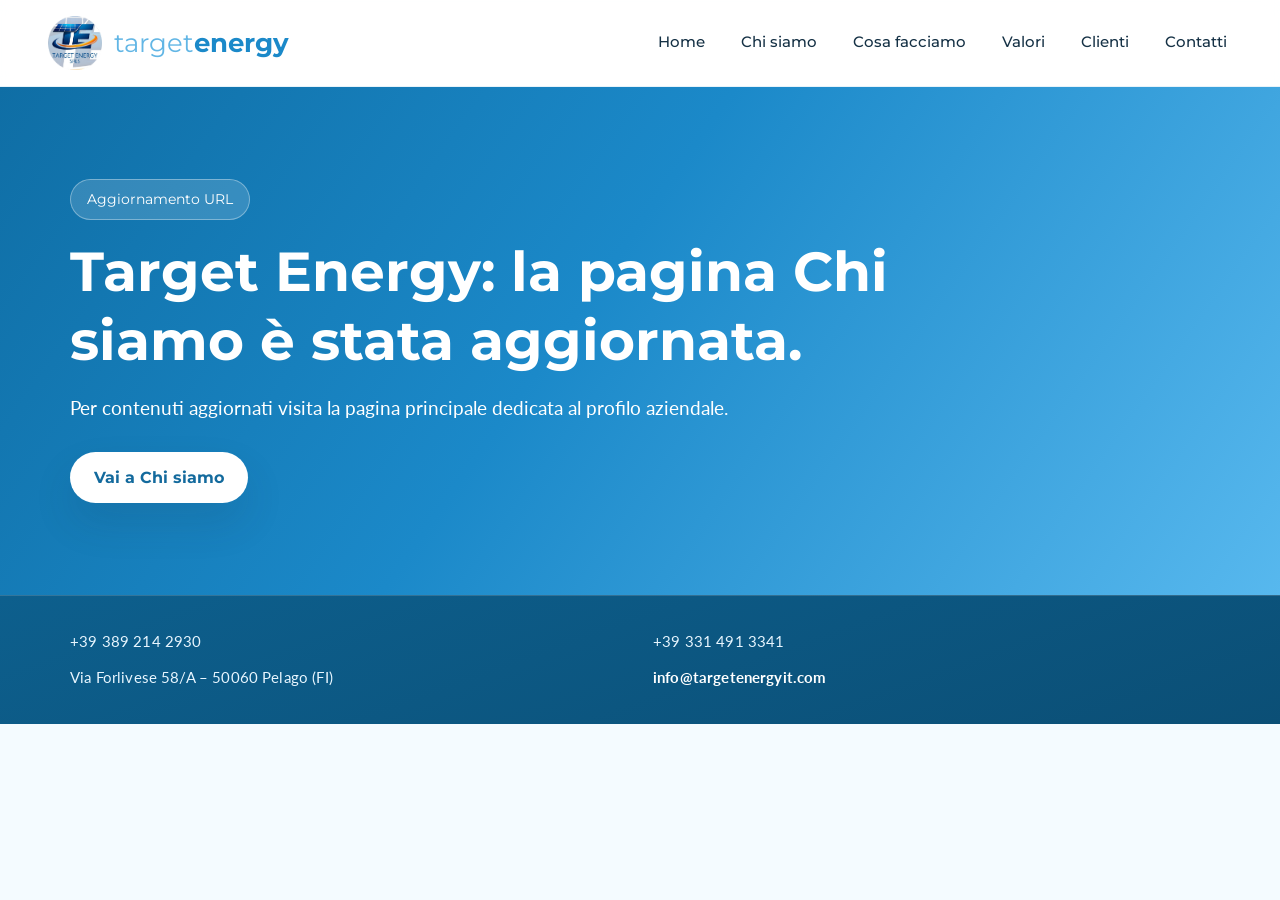
==== commit 16182148: "Improve SEO metadata and headings across all pages Agent-Logs-Url: https://github.com/omareladawi/Ta" ====
--- a/about.html
+++ b/about.html
@@ -4,20 +4,22 @@
   <meta charset="UTF-8">
   <meta name="viewport" content="width=device-width, initial-scale=1.0">
   <meta name="robots" content="noindex,follow">
-  <title>Chi Siamo (URL precedente) | Target Energy</title>
-  <meta name="description" content="Questa pagina è l'URL precedente di Chi siamo. Visita la pagina aggiornata di Target Energy su chi-siamo.html.">
+  <title>Target Energy | Chi Siamo (URL precedente)</title>
+  <meta name="description" content="URL precedente di Target Energy: visita chi-siamo.html per informazioni aggiornate su energia solare, fotovoltaico e pannelli solari a Pelago (FI).">
   <link rel="canonical" href="https://targetenergyit.com/chi-siamo.html">
   <meta property="og:type" content="website">
   <meta property="og:locale" content="it_IT">
-  <meta property="og:title" content="Chi Siamo (URL precedente) | Target Energy">
-  <meta property="og:description" content="Pagina legacy: scopri la versione aggiornata della pagina Chi siamo di Target Energy.">
+  <meta property="og:title" content="Target Energy | Chi Siamo (URL precedente)">
+  <meta property="og:description" content="Pagina legacy: vai alla pagina aggiornata Target Energy su energia solare, fotovoltaico e pannelli solari a Pelago (FI).">
   <meta property="og:url" content="https://targetenergyit.com/chi-siamo.html">
   <meta property="og:image" content="https://targetenergyit.com/img/we.jpeg">
   <meta name="twitter:card" content="summary_large_image">
-  <meta name="twitter:title" content="Chi Siamo (URL precedente) | Target Energy">
-  <meta name="twitter:description" content="URL precedente: vai alla pagina aggiornata Chi siamo di Target Energy.">
+  <meta name="twitter:title" content="Target Energy | Chi Siamo (URL precedente)">
+  <meta name="twitter:description" content="URL precedente: vai alla pagina aggiornata Target Energy su energia solare, fotovoltaico e pannelli solari a Pelago (FI).">
   <meta name="twitter:image" content="https://targetenergyit.com/img/we.jpeg">
   <link rel="icon" href="favicon.ico" sizes="any">
+  <link rel="icon" type="image/png" sizes="32x32" href="favicon-32x32.png">
+  <link rel="icon" type="image/png" sizes="16x16" href="favicon-16x16.png">
   <link rel="icon" type="image/svg+xml" href="favicon.svg">
   <link rel="apple-touch-icon" sizes="180x180" href="apple-touch-icon.png">
   <link rel="manifest" href="site.webmanifest">
@@ -29,7 +31,7 @@
   {
     "@context": "https://schema.org",
     "@type": "LocalBusiness",
-    "name": "Target Energy S.r.l.s",
+    "name": "Target Energy",
     "url": "https://targetenergyit.com/chi-siamo.html",
     "logo": "https://targetenergyit.com/img/logo.png",
     "telephone": "+39 389 214 2930",
@@ -49,13 +51,13 @@
 <body>
   <header class="header" id="top">
     <div class="nav-wrap">
-      <a class="brand" href="index.html" aria-label="Target Energy home">
+      <a class="brand" href="/" aria-label="Target Energy home">
         <img src="img/logo.png" alt="Logo Target Energy">
         <span class="brand-text"><span class="brand-light">target</span><span class="brand-strong">energy</span></span>
       </a>
       <button class="menu-toggle" id="menuToggle" aria-label="Apri menu" aria-expanded="false" aria-controls="menu">☰</button>
       <nav class="nav" id="menu" aria-label="Navigazione principale">
-        <a href="index.html">Home</a>
+        <a href="/">Home</a>
         <a href="chi-siamo.html">Chi siamo</a>
         <a href="cosa%20facciamo.html">Cosa facciamo</a>
         <a href="values.html">Valori</a>
@@ -69,7 +71,7 @@
     <section class="page-hero">
       <div class="container page-hero-content">
         <p class="eyebrow">Aggiornamento URL</p>
-        <h1>La pagina Chi siamo è stata aggiornata.</h1>
+        <h1>Target Energy: la pagina Chi siamo è stata aggiornata.</h1>
         <p class="lead">Per contenuti aggiornati visita la pagina principale dedicata al profilo aziendale.</p>
         <a class="cta" href="chi-siamo.html">Vai a Chi siamo</a>
       </div>
